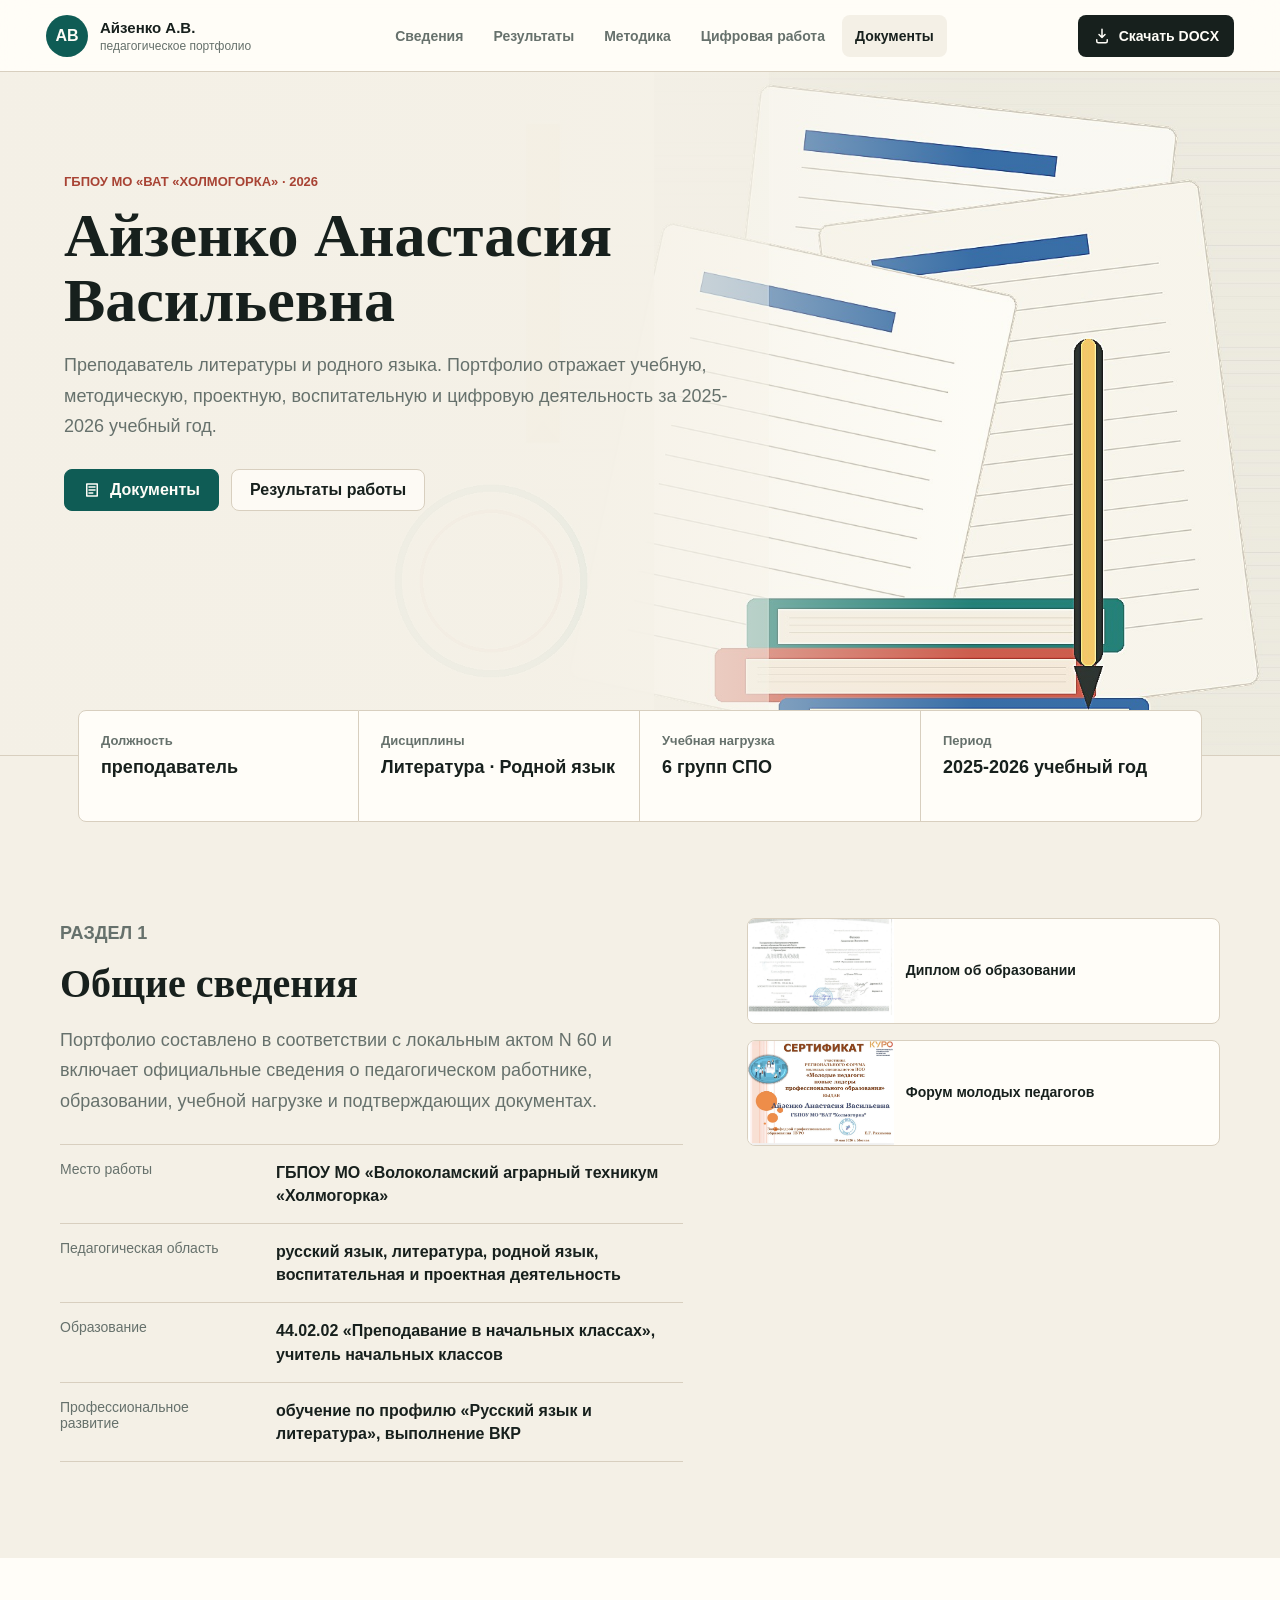
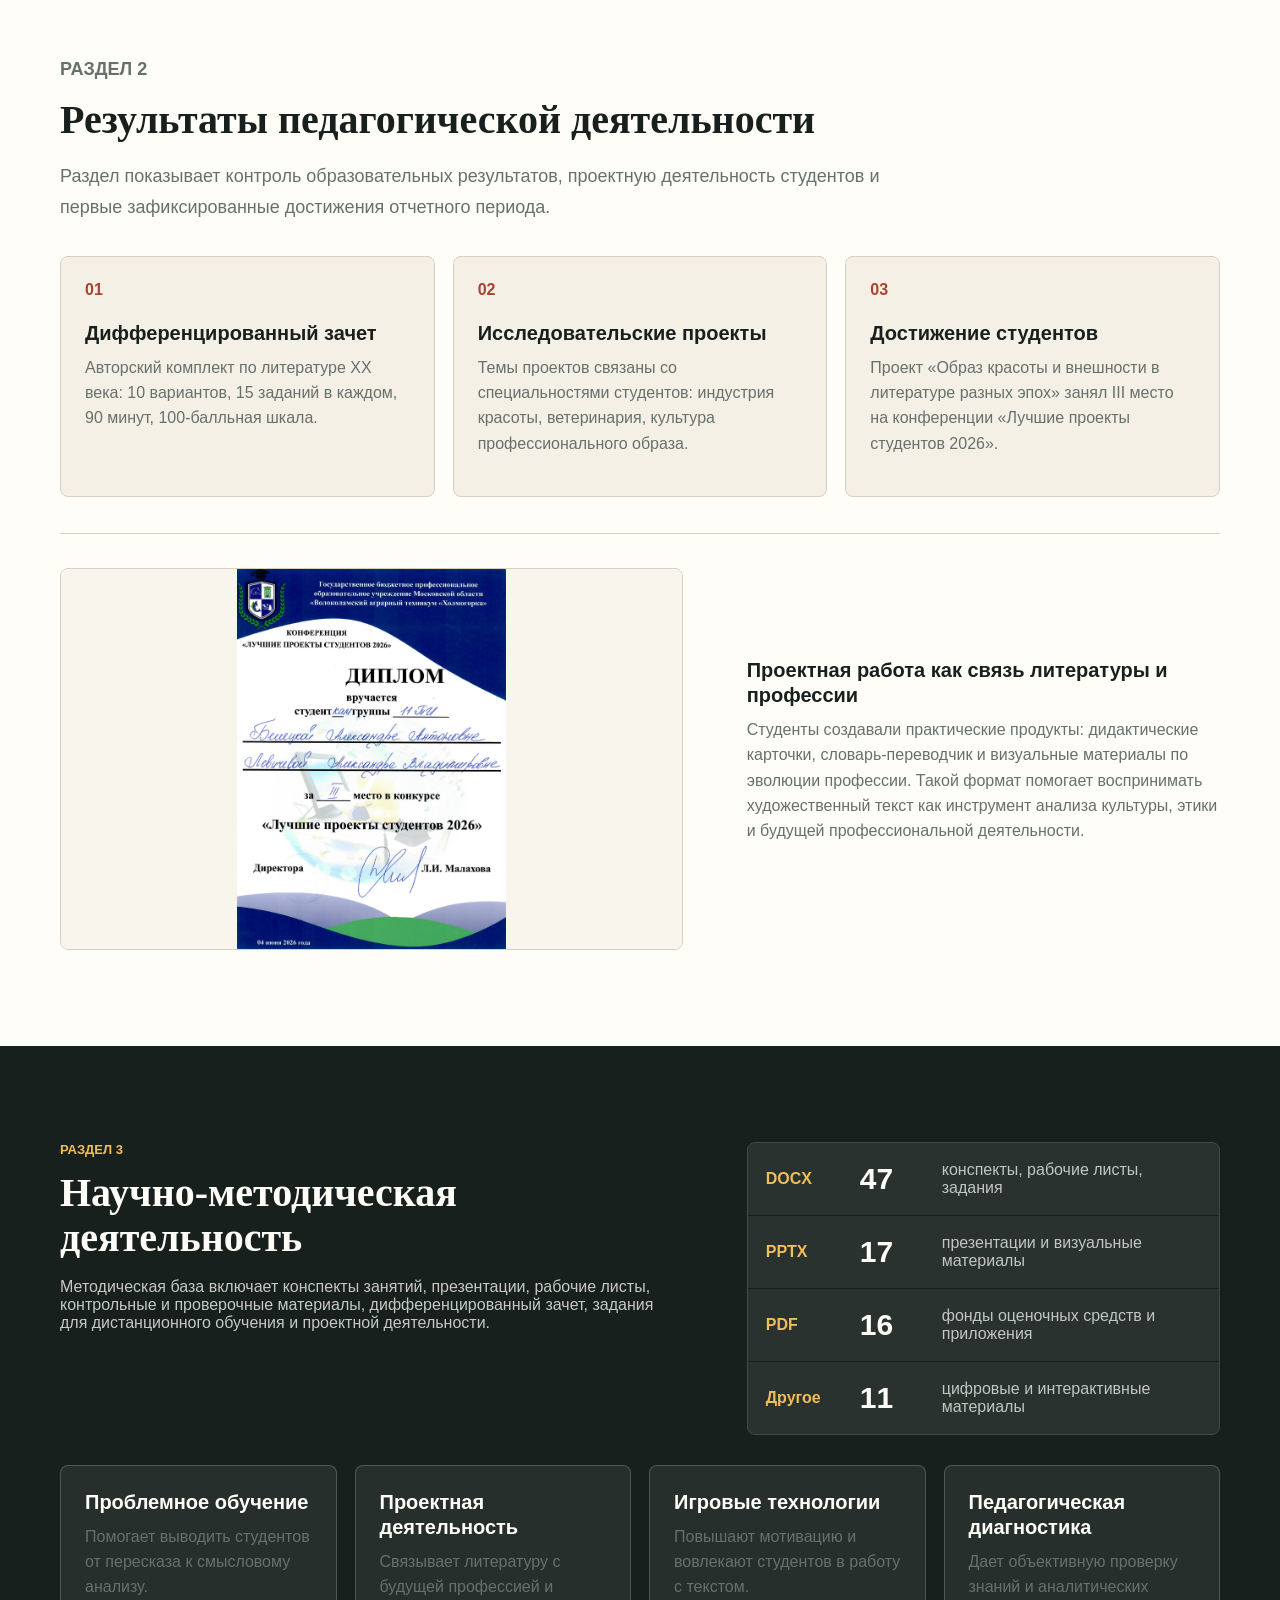
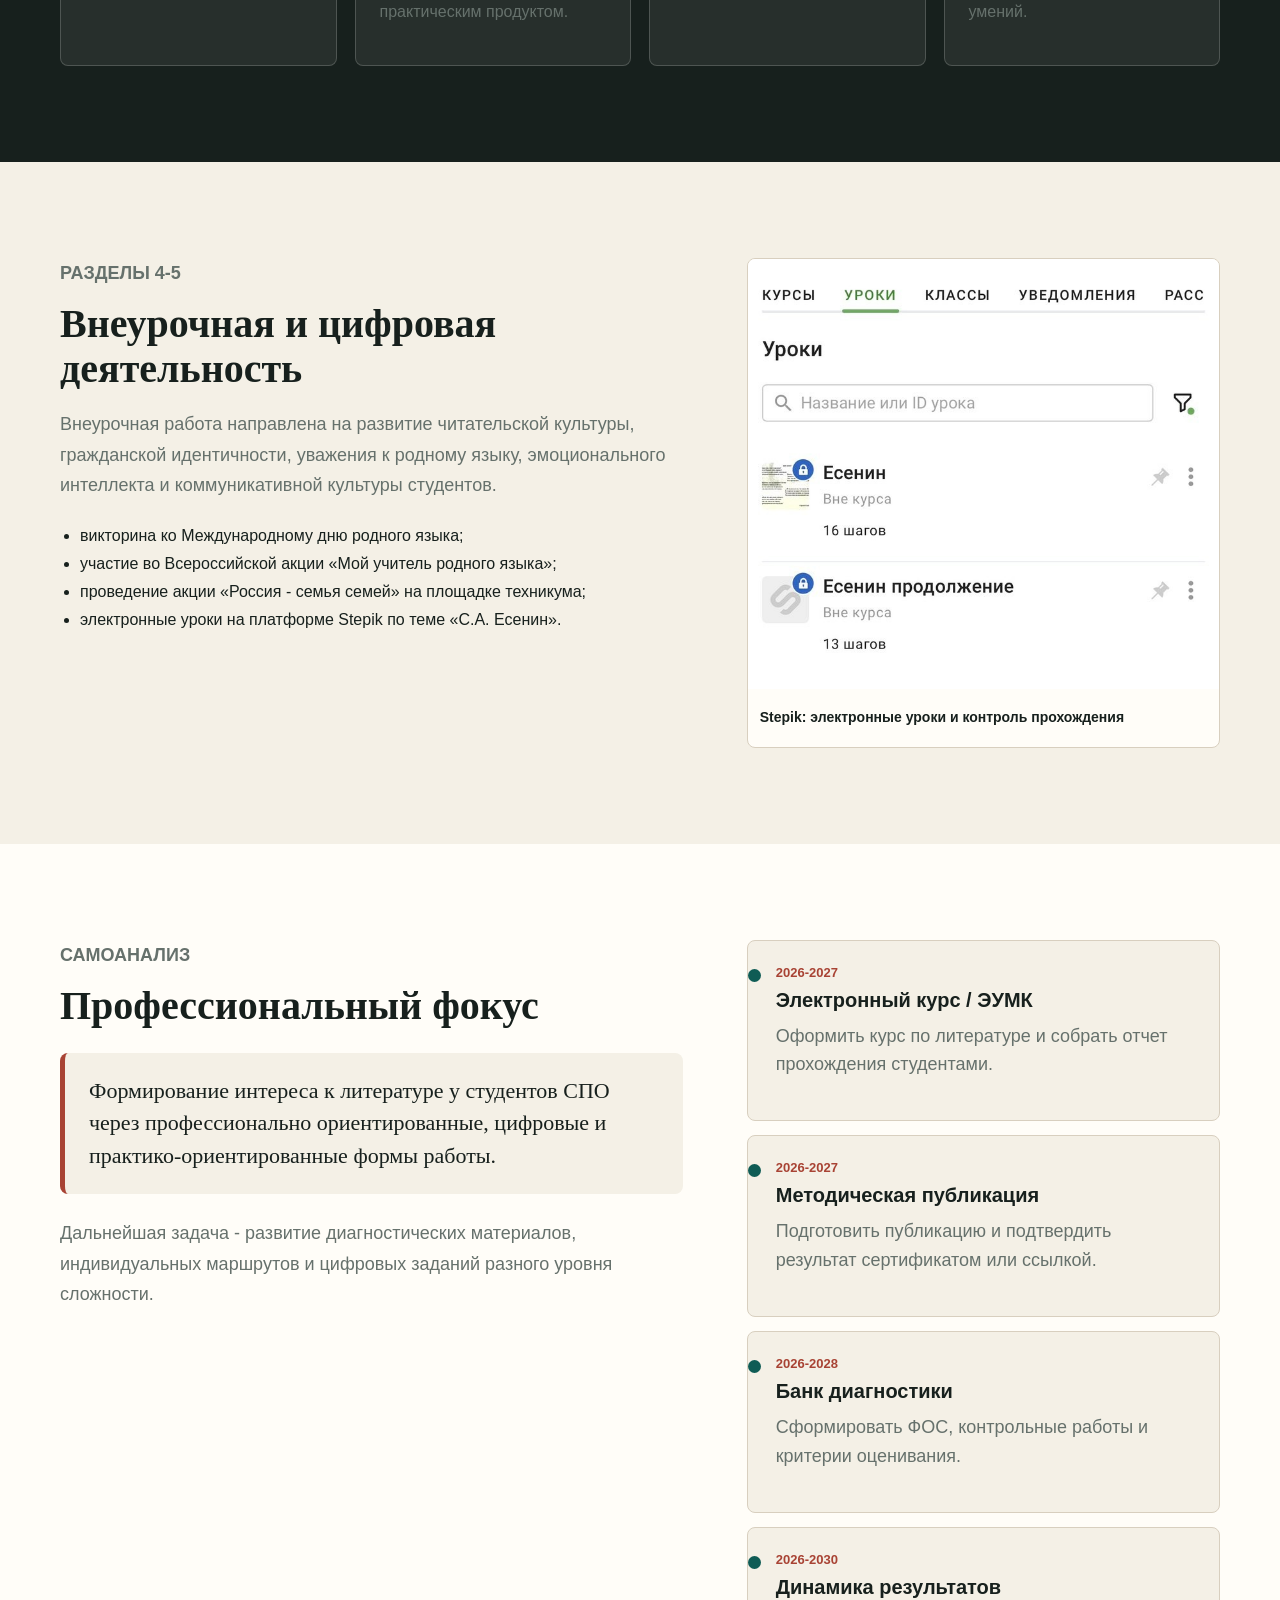
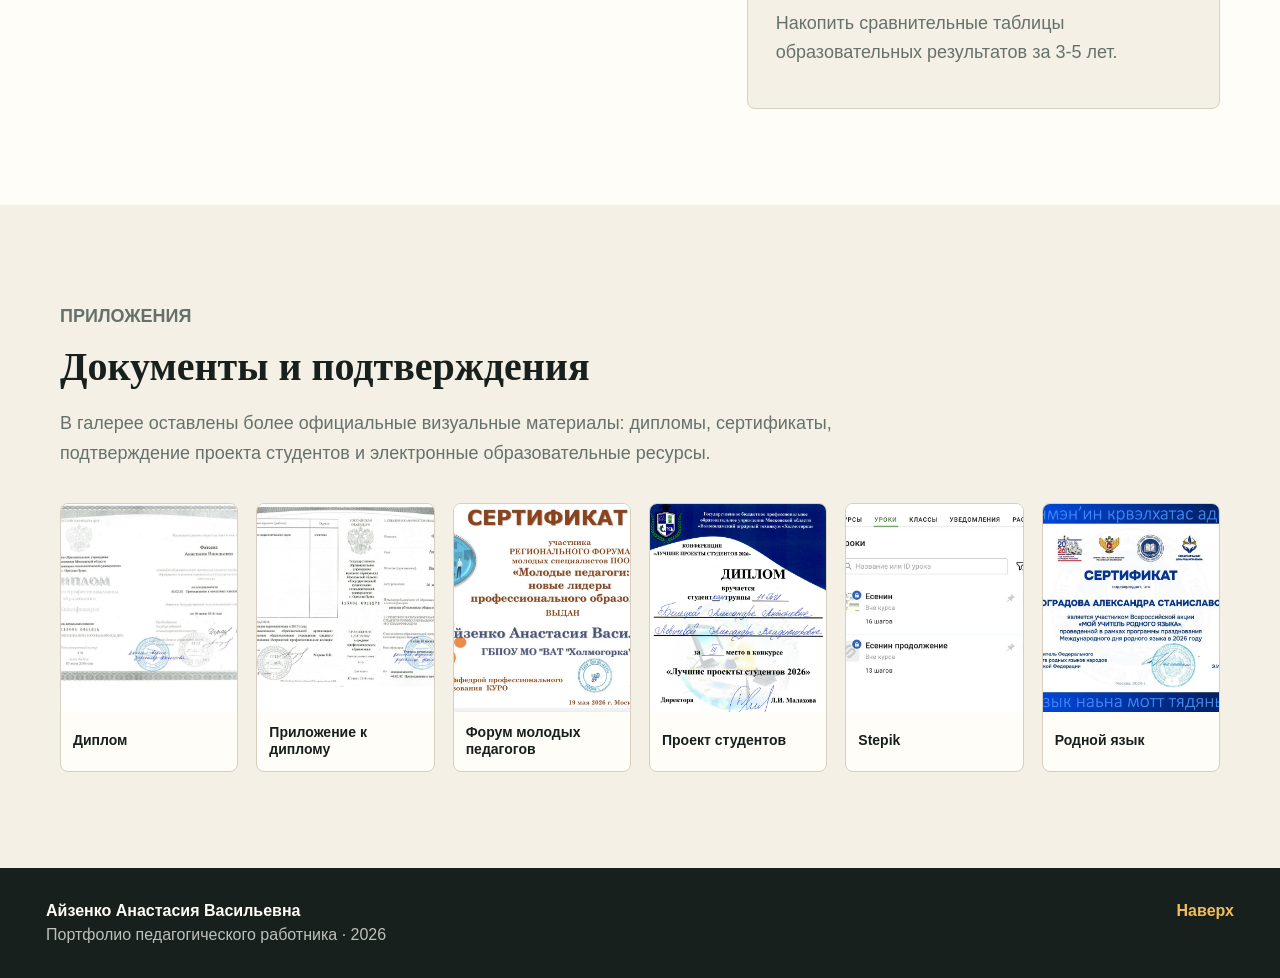
==== index.html @ 0eb68fd6 "Publish portfolio site" ====
<!doctype html>
<html lang="ru">
  <head>
    <meta charset="utf-8">
    <meta name="viewport" content="width=device-width, initial-scale=1">
    <meta name="description" content="Портфолио педагогического работника Айзенко Анастасии Васильевны, преподавателя литературы и родного языка ГБПОУ МО ВАТ Холмогорка.">
    <title>Портфолио | Айзенко Анастасия Васильевна</title>
    <link rel="icon" href="assets/favicon.svg" type="image/svg+xml">
    <link rel="stylesheet" href="styles.css">
  </head>
  <body>
    <header class="site-header">
      <a class="brand" href="#top" aria-label="К началу страницы">
        <span class="brand-mark">АВ</span>
        <span>
          <strong>Айзенко А.В.</strong>
          <small>педагогическое портфолио</small>
        </span>
      </a>
      <nav class="main-nav" aria-label="Основная навигация">
        <a href="#about">Сведения</a>
        <a href="#results">Результаты</a>
        <a href="#methods">Методика</a>
        <a href="#digital">Цифровая работа</a>
        <a href="#evidence">Документы</a>
      </nav>
      <a class="header-download" href="assets/portfolio-aizenko.docx" download>
        <svg viewBox="0 0 24 24" aria-hidden="true">
          <path d="M12 3v11m0 0 4-4m-4 4-4-4M5 17v2a2 2 0 0 0 2 2h10a2 2 0 0 0 2-2v-2"/>
        </svg>
        Скачать DOCX
      </a>
    </header>

    <main id="top">
      <section class="hero" aria-labelledby="heroTitle">
        <div class="hero-inner">
          <p class="eyebrow">ГБПОУ МО «ВАТ «Холмогорка» · 2026</p>
          <h1 id="heroTitle">Айзенко Анастасия Васильевна</h1>
          <p class="hero-lead">
            Преподаватель литературы и родного языка. Портфолио отражает учебную,
            методическую, проектную, воспитательную и цифровую деятельность за 2025-2026 учебный год.
          </p>
          <div class="hero-actions">
            <a class="primary-action" href="#evidence">
              <svg viewBox="0 0 24 24" aria-hidden="true">
                <path d="M5 4h14v16H5zM8 8h8M8 12h8M8 16h5"/>
              </svg>
              Документы
            </a>
            <a class="secondary-action" href="#results">Результаты работы</a>
          </div>
        </div>
      </section>

      <section class="summary-band" aria-label="Краткое содержание портфолио">
        <div class="summary-item">
          <span>Должность</span>
          <strong>преподаватель</strong>
        </div>
        <div class="summary-item">
          <span>Дисциплины</span>
          <strong>Литература · Родной язык</strong>
        </div>
        <div class="summary-item">
          <span>Учебная нагрузка</span>
          <strong>6 групп СПО</strong>
        </div>
        <div class="summary-item">
          <span>Период</span>
          <strong>2025-2026 учебный год</strong>
        </div>
      </section>

      <section id="about" class="section section-paper">
        <div class="section-inner about-layout">
          <div class="section-copy">
            <p class="section-kicker">Раздел 1</p>
            <h2>Общие сведения</h2>
            <p>
              Портфолио составлено в соответствии с локальным актом N 60 и включает
              официальные сведения о педагогическом работнике, образовании, учебной нагрузке
              и подтверждающих документах.
            </p>
            <div class="data-list">
              <div>
                <span>Место работы</span>
                <strong>ГБПОУ МО «Волоколамский аграрный техникум «Холмогорка»</strong>
              </div>
              <div>
                <span>Педагогическая область</span>
                <strong>русский язык, литература, родной язык, воспитательная и проектная деятельность</strong>
              </div>
              <div>
                <span>Образование</span>
                <strong>44.02.02 «Преподавание в начальных классах», учитель начальных классов</strong>
              </div>
              <div>
                <span>Профессиональное развитие</span>
                <strong>обучение по профилю «Русский язык и литература», выполнение ВКР</strong>
              </div>
            </div>
          </div>
          <aside class="document-stack" aria-label="Подтверждающие документы">
            <button class="doc-preview evidence-card" type="button" data-full="assets/education-diploma-main.jpg" data-title="Диплом о среднем профессиональном образовании">
              <img src="assets/education-diploma-main.jpg" alt="Диплом о среднем профессиональном образовании">
              <span>Диплом об образовании</span>
            </button>
            <button class="doc-preview evidence-card" type="button" data-full="assets/forum-certificate.jpg" data-title="Сертификат участника регионального форума">
              <img src="assets/forum-certificate.jpg" alt="Сертификат участника регионального форума молодых специалистов ПОО">
              <span>Форум молодых педагогов</span>
            </button>
          </aside>
        </div>
      </section>

      <section id="results" class="section section-white">
        <div class="section-inner">
          <div class="section-heading">
            <p class="section-kicker">Раздел 2</p>
            <h2>Результаты педагогической деятельности</h2>
            <p>
              Раздел показывает контроль образовательных результатов, проектную деятельность
              студентов и первые зафиксированные достижения отчетного периода.
            </p>
          </div>
          <div class="feature-grid">
            <article class="feature-card">
              <span class="feature-index">01</span>
              <h3>Дифференцированный зачет</h3>
              <p>
                Авторский комплект по литературе XX века: 10 вариантов, 15 заданий в каждом,
                90 минут, 100-балльная шкала.
              </p>
            </article>
            <article class="feature-card">
              <span class="feature-index">02</span>
              <h3>Исследовательские проекты</h3>
              <p>
                Темы проектов связаны со специальностями студентов: индустрия красоты,
                ветеринария, культура профессионального образа.
              </p>
            </article>
            <article class="feature-card">
              <span class="feature-index">03</span>
              <h3>Достижение студентов</h3>
              <p>
                Проект «Образ красоты и внешности в литературе разных эпох» занял III место
                на конференции «Лучшие проекты студентов 2026».
              </p>
            </article>
          </div>
          <div class="project-proof">
            <button class="proof-image evidence-card" type="button" data-full="assets/student-project-diploma.jpg" data-title="Диплом студентов за III место">
              <img src="assets/student-project-diploma.jpg" alt="Диплом студентов за III место на конференции Лучшие проекты студентов 2026">
            </button>
            <div>
              <h3>Проектная работа как связь литературы и профессии</h3>
              <p>
                Студенты создавали практические продукты: дидактические карточки,
                словарь-переводчик и визуальные материалы по эволюции профессии. Такой формат
                помогает воспринимать художественный текст как инструмент анализа культуры,
                этики и будущей профессиональной деятельности.
              </p>
            </div>
          </div>
        </div>
      </section>

      <section id="methods" class="section section-ink">
        <div class="section-inner methods-layout">
          <div>
            <p class="section-kicker">Раздел 3</p>
            <h2>Научно-методическая деятельность</h2>
            <p>
              Методическая база включает конспекты занятий, презентации, рабочие листы,
              контрольные и проверочные материалы, дифференцированный зачет, задания для
              дистанционного обучения и проектной деятельности.
            </p>
          </div>
          <div class="materials-table" aria-label="Методическая база по форматам">
            <div><span>DOCX</span><strong>47</strong><em>конспекты, рабочие листы, задания</em></div>
            <div><span>PPTX</span><strong>17</strong><em>презентации и визуальные материалы</em></div>
            <div><span>PDF</span><strong>16</strong><em>фонды оценочных средств и приложения</em></div>
            <div><span>Другое</span><strong>11</strong><em>цифровые и интерактивные материалы</em></div>
          </div>
        </div>
        <div class="section-inner method-notes">
          <article>
            <h3>Проблемное обучение</h3>
            <p>Помогает выводить студентов от пересказа к смысловому анализу.</p>
          </article>
          <article>
            <h3>Проектная деятельность</h3>
            <p>Связывает литературу с будущей профессией и практическим продуктом.</p>
          </article>
          <article>
            <h3>Игровые технологии</h3>
            <p>Повышают мотивацию и вовлекают студентов в работу с текстом.</p>
          </article>
          <article>
            <h3>Педагогическая диагностика</h3>
            <p>Дает объективную проверку знаний и аналитических умений.</p>
          </article>
        </div>
      </section>

      <section id="digital" class="section section-paper">
        <div class="section-inner digital-layout">
          <div class="section-copy">
            <p class="section-kicker">Разделы 4-5</p>
            <h2>Внеурочная и цифровая деятельность</h2>
            <p>
              Внеурочная работа направлена на развитие читательской культуры, гражданской
              идентичности, уважения к родному языку, эмоционального интеллекта и коммуникативной
              культуры студентов.
            </p>
            <ul class="clean-list">
              <li>викторина ко Международному дню родного языка;</li>
              <li>участие во Всероссийской акции «Мой учитель родного языка»;</li>
              <li>проведение акции «Россия - семья семей» на площадке техникума;</li>
              <li>электронные уроки на платформе Stepik по теме «С.А. Есенин».</li>
            </ul>
          </div>
          <button class="stepik-proof evidence-card" type="button" data-full="assets/stepik-lessons.jpg" data-title="Электронные уроки на Stepik">
            <img src="assets/stepik-lessons.jpg" alt="Скриншот электронных уроков на платформе Stepik">
            <span>Stepik: электронные уроки и контроль прохождения</span>
          </button>
        </div>
      </section>

      <section id="route" class="section section-white">
        <div class="section-inner route-layout">
          <div>
            <p class="section-kicker">Самоанализ</p>
            <h2>Профессиональный фокус</h2>
            <blockquote>
              Формирование интереса к литературе у студентов СПО через профессионально
              ориентированные, цифровые и практико-ориентированные формы работы.
            </blockquote>
            <p>
              Дальнейшая задача - развитие диагностических материалов, индивидуальных маршрутов
              и цифровых заданий разного уровня сложности.
            </p>
          </div>
          <div class="timeline">
            <article>
              <time>2026-2027</time>
              <h3>Электронный курс / ЭУМК</h3>
              <p>Оформить курс по литературе и собрать отчет прохождения студентами.</p>
            </article>
            <article>
              <time>2026-2027</time>
              <h3>Методическая публикация</h3>
              <p>Подготовить публикацию и подтвердить результат сертификатом или ссылкой.</p>
            </article>
            <article>
              <time>2026-2028</time>
              <h3>Банк диагностики</h3>
              <p>Сформировать ФОС, контрольные работы и критерии оценивания.</p>
            </article>
            <article>
              <time>2026-2030</time>
              <h3>Динамика результатов</h3>
              <p>Накопить сравнительные таблицы образовательных результатов за 3-5 лет.</p>
            </article>
          </div>
        </div>
      </section>

      <section id="evidence" class="section section-paper">
        <div class="section-inner">
          <div class="section-heading">
            <p class="section-kicker">Приложения</p>
            <h2>Документы и подтверждения</h2>
            <p>
              В галерее оставлены более официальные визуальные материалы: дипломы, сертификаты,
              подтверждение проекта студентов и электронные образовательные ресурсы.
            </p>
          </div>
          <div class="evidence-grid">
            <button class="evidence-card" type="button" data-full="assets/education-diploma-main.jpg" data-title="Диплом о среднем профессиональном образовании">
              <img src="assets/education-diploma-main.jpg" alt="Диплом о среднем профессиональном образовании">
              <span>Диплом</span>
            </button>
            <button class="evidence-card" type="button" data-full="assets/education-diploma-info.jpg" data-title="Приложение к диплому">
              <img src="assets/education-diploma-info.jpg" alt="Приложение к диплому">
              <span>Приложение к диплому</span>
            </button>
            <button class="evidence-card" type="button" data-full="assets/forum-certificate.jpg" data-title="Сертификат участника регионального форума">
              <img src="assets/forum-certificate.jpg" alt="Сертификат участника регионального форума">
              <span>Форум молодых педагогов</span>
            </button>
            <button class="evidence-card" type="button" data-full="assets/student-project-diploma.jpg" data-title="Диплом студентов за III место">
              <img src="assets/student-project-diploma.jpg" alt="Диплом студентов за III место">
              <span>Проект студентов</span>
            </button>
            <button class="evidence-card" type="button" data-full="assets/stepik-lessons.jpg" data-title="Электронные уроки на Stepik">
              <img src="assets/stepik-lessons.jpg" alt="Электронные уроки на Stepik">
              <span>Stepik</span>
            </button>
            <button class="evidence-card" type="button" data-full="assets/teacher-language-certificate.jpg" data-title="Сертификат акции Мой учитель родного языка">
              <img src="assets/teacher-language-certificate.jpg" alt="Сертификат акции Мой учитель родного языка">
              <span>Родной язык</span>
            </button>
          </div>
        </div>
      </section>
    </main>

    <footer class="site-footer">
      <div>
        <strong>Айзенко Анастасия Васильевна</strong>
        <span>Портфолио педагогического работника · 2026</span>
      </div>
      <a href="#top">Наверх</a>
    </footer>

    <div class="lightbox" id="lightbox" aria-hidden="true" role="dialog" aria-modal="true" aria-labelledby="lightboxTitle">
      <button class="lightbox-close" type="button" aria-label="Закрыть">×</button>
      <figure>
        <img alt="" id="lightboxImage">
        <figcaption id="lightboxTitle"></figcaption>
      </figure>
    </div>

    <script src="script.js"></script>
  </body>
</html>
---- styles.css ----
:root {
  --paper: #f4f0e6;
  --paper-deep: #e8dfcf;
  --white: #fffdf8;
  --ink: #17201d;
  --muted: #66716c;
  --line: #d8cfbf;
  --pine: #0f5c55;
  --blue: #235d93;
  --brick: #a84334;
  --ochre: #c9922c;
  --shadow: 0 22px 48px rgba(40, 34, 24, 0.13);
  --radius: 8px;
  --max: 1160px;
}

* {
  box-sizing: border-box;
}

html {
  scroll-behavior: smooth;
}

body {
  margin: 0;
  color: var(--ink);
  background: var(--paper);
  font-family: Arial, "Segoe UI", sans-serif;
  letter-spacing: 0;
}

img {
  display: block;
  max-width: 100%;
}

a {
  color: inherit;
  text-decoration: none;
}

button {
  font: inherit;
}

.site-header {
  position: sticky;
  top: 0;
  z-index: 20;
  display: grid;
  grid-template-columns: auto 1fr auto;
  gap: 22px;
  align-items: center;
  min-height: 72px;
  padding: 12px clamp(18px, 4vw, 46px);
  background: rgba(255, 253, 248, 0.94);
  border-bottom: 1px solid var(--line);
  backdrop-filter: blur(16px);
}

.brand {
  display: inline-flex;
  align-items: center;
  gap: 12px;
  min-width: 190px;
}

.brand-mark {
  display: grid;
  width: 42px;
  height: 42px;
  place-items: center;
  color: var(--white);
  background: var(--pine);
  border-radius: 50%;
  font-weight: 800;
}

.brand strong,
.brand small {
  display: block;
}

.brand strong {
  font-size: 15px;
}

.brand small {
  margin-top: 3px;
  color: var(--muted);
  font-size: 12px;
}

.main-nav {
  display: flex;
  justify-content: center;
  gap: 4px;
}

.main-nav a,
.header-download,
.primary-action,
.secondary-action {
  display: inline-flex;
  align-items: center;
  justify-content: center;
  min-height: 42px;
  border-radius: var(--radius);
  font-weight: 700;
}

.main-nav a {
  padding: 0 13px;
  color: var(--muted);
  font-size: 14px;
}

.main-nav a:hover,
.main-nav a.is-active {
  color: var(--ink);
  background: var(--paper);
}

.header-download {
  gap: 8px;
  padding: 0 15px;
  color: var(--white);
  background: var(--ink);
  font-size: 14px;
}

.header-download svg,
.primary-action svg {
  width: 18px;
  height: 18px;
  fill: none;
  stroke: currentColor;
  stroke-width: 2;
  stroke-linecap: round;
  stroke-linejoin: round;
}

.hero {
  min-height: 76svh;
  padding: clamp(64px, 8vw, 104px) clamp(18px, 5vw, 70px);
  background:
    linear-gradient(90deg, rgba(244, 240, 230, 0.98) 0%, rgba(244, 240, 230, 0.86) 42%, rgba(244, 240, 230, 0.1) 76%),
    url("assets/hero-literature.jpg") center / cover no-repeat;
  border-bottom: 1px solid var(--line);
}

.hero-inner {
  max-width: var(--max);
  margin: 0 auto;
}

.eyebrow,
.section-kicker {
  margin: 0 0 14px;
  color: var(--brick);
  font-size: 13px;
  font-weight: 800;
  text-transform: uppercase;
}

h1,
h2,
h3,
p {
  margin-top: 0;
}

h1,
h2 {
  font-family: Georgia, "Times New Roman", serif;
}

h1 {
  max-width: 720px;
  margin-bottom: 18px;
  font-size: 62px;
  line-height: 1.04;
}

h2 {
  margin-bottom: 18px;
  font-size: 40px;
  line-height: 1.12;
}

h3 {
  margin-bottom: 9px;
  font-size: 20px;
  line-height: 1.25;
}

.hero-lead,
.section-heading p,
.section-copy p,
.route-layout p {
  color: var(--muted);
  font-size: 18px;
  line-height: 1.68;
}

.hero-lead {
  max-width: 680px;
  margin-bottom: 28px;
}

.hero-actions {
  display: flex;
  flex-wrap: wrap;
  gap: 12px;
}

.primary-action,
.secondary-action {
  gap: 9px;
  padding: 0 18px;
  border: 1px solid var(--line);
}

.primary-action {
  color: var(--white);
  background: var(--pine);
  border-color: var(--pine);
}

.secondary-action {
  color: var(--ink);
  background: rgba(255, 253, 248, 0.82);
}

.summary-band {
  display: grid;
  grid-template-columns: repeat(4, minmax(0, 1fr));
  max-width: var(--max);
  margin: -46px auto 0;
  padding: 0 clamp(18px, 4vw, 0px);
  position: relative;
  z-index: 2;
}

.summary-item {
  min-height: 112px;
  padding: 22px;
  background: var(--white);
  border: 1px solid var(--line);
}

.summary-item + .summary-item {
  border-left: 0;
}

.summary-item:first-child {
  border-radius: var(--radius) 0 0 var(--radius);
}

.summary-item:last-child {
  border-radius: 0 var(--radius) var(--radius) 0;
}

.summary-item span {
  display: block;
  margin-bottom: 8px;
  color: var(--muted);
  font-size: 13px;
  font-weight: 700;
}

.summary-item strong {
  font-size: 18px;
  line-height: 1.32;
}

.section {
  padding: clamp(60px, 8vw, 96px) clamp(18px, 4vw, 46px);
}

.section-inner {
  max-width: var(--max);
  margin: 0 auto;
}

.section-paper {
  background: var(--paper);
}

.section-white {
  background: var(--white);
}

.section-ink {
  color: var(--white);
  background: var(--ink);
}

.section-ink .section-kicker {
  color: #f1bd59;
}

.section-ink p {
  color: rgba(255, 253, 248, 0.76);
}

.section-heading {
  max-width: 820px;
  margin-bottom: 34px;
}

.about-layout,
.digital-layout,
.route-layout,
.methods-layout,
.project-proof {
  display: grid;
  grid-template-columns: minmax(0, 1fr) minmax(330px, 0.76fr);
  gap: clamp(28px, 5vw, 68px);
  align-items: start;
}

.data-list {
  margin-top: 28px;
  border-top: 1px solid var(--line);
}

.data-list div {
  display: grid;
  grid-template-columns: 190px 1fr;
  gap: 26px;
  padding: 16px 0;
  border-bottom: 1px solid var(--line);
}

.data-list span {
  color: var(--muted);
  font-size: 14px;
}

.data-list strong {
  line-height: 1.45;
}

.document-stack {
  display: grid;
  gap: 16px;
}

.doc-preview {
  grid-template-columns: 146px 1fr;
  align-items: center;
  text-align: left;
}

.doc-preview img {
  width: 146px;
  height: 104px;
  object-fit: cover;
  object-position: center;
}

.doc-preview span {
  min-height: 0;
  padding: 16px;
}

.feature-grid,
.method-notes,
.evidence-grid {
  display: grid;
  grid-template-columns: repeat(3, minmax(0, 1fr));
  gap: 18px;
}

.feature-card,
.method-notes article,
.timeline article {
  padding: 24px;
  background: var(--paper);
  border: 1px solid var(--line);
  border-radius: var(--radius);
}

.feature-index {
  display: inline-block;
  margin-bottom: 22px;
  color: var(--brick);
  font-weight: 800;
}

.feature-card p,
.project-proof p,
.method-notes p,
.timeline p {
  color: var(--muted);
  line-height: 1.58;
}

.project-proof {
  align-items: center;
  margin-top: 36px;
  padding-top: 34px;
  border-top: 1px solid var(--line);
}

.proof-image {
  padding: 0;
}

.proof-image img {
  width: 100%;
  max-height: 380px;
  object-fit: contain;
  background: #f8f5ec;
}

.materials-table {
  display: grid;
  gap: 1px;
  overflow: hidden;
  border: 1px solid rgba(255, 253, 248, 0.18);
  border-radius: var(--radius);
}

.materials-table div {
  display: grid;
  grid-template-columns: 78px 66px 1fr;
  gap: 16px;
  align-items: center;
  padding: 18px;
  background: rgba(255, 253, 248, 0.08);
}

.materials-table span {
  color: #f1bd59;
  font-weight: 800;
}

.materials-table strong {
  font-size: 30px;
}

.materials-table em {
  color: rgba(255, 253, 248, 0.72);
  font-style: normal;
}

.method-notes {
  grid-template-columns: repeat(4, minmax(0, 1fr));
  margin-top: 30px;
}

.method-notes article {
  background: rgba(255, 253, 248, 0.07);
  border-color: rgba(255, 253, 248, 0.18);
}

.method-notes h3 {
  color: var(--white);
}

.clean-list {
  margin: 22px 0 0;
  padding-left: 20px;
  color: var(--ink);
  line-height: 1.75;
}

.stepik-proof {
  align-self: start;
  padding: 0;
  text-align: left;
}

.stepik-proof img {
  width: 100%;
  max-height: 430px;
  object-fit: cover;
  object-position: top center;
}

blockquote {
  margin: 24px 0;
  padding: 22px 24px;
  background: var(--paper);
  border-left: 5px solid var(--brick);
  border-radius: var(--radius);
  font-family: Georgia, "Times New Roman", serif;
  font-size: 22px;
  line-height: 1.48;
}

.timeline {
  display: grid;
  gap: 14px;
}

.timeline article {
  position: relative;
  padding-left: 28px;
}

.timeline article::before {
  content: "";
  position: absolute;
  top: 28px;
  left: 0;
  width: 13px;
  height: 13px;
  background: var(--pine);
  border-radius: 50%;
}

.timeline time {
  display: block;
  margin-bottom: 8px;
  color: var(--brick);
  font-size: 13px;
  font-weight: 800;
}

.evidence-grid {
  grid-template-columns: repeat(6, minmax(0, 1fr));
}

.evidence-card {
  display: grid;
  min-width: 0;
  padding: 0;
  cursor: pointer;
  overflow: hidden;
  color: var(--ink);
  background: var(--white);
  border: 1px solid var(--line);
  border-radius: var(--radius);
  text-align: left;
  transition: transform 160ms ease, box-shadow 160ms ease;
}

.evidence-card:hover,
.evidence-card:focus-visible {
  transform: translateY(-2px);
  box-shadow: var(--shadow);
  outline: none;
}

.evidence-grid .evidence-card img {
  width: 100%;
  aspect-ratio: 1 / 1.18;
  object-fit: cover;
  object-position: top center;
  background: #f8f5ec;
}

.evidence-card span {
  display: flex;
  align-items: center;
  min-height: 58px;
  padding: 12px;
  font-size: 14px;
  font-weight: 800;
  line-height: 1.25;
}

.site-footer {
  display: flex;
  justify-content: space-between;
  gap: 24px;
  padding: 34px clamp(18px, 4vw, 46px);
  color: var(--white);
  background: var(--ink);
}

.site-footer div {
  display: grid;
  gap: 6px;
}

.site-footer span {
  color: rgba(255, 253, 248, 0.72);
}

.site-footer a {
  color: #f1bd59;
  font-weight: 800;
}

.lightbox {
  position: fixed;
  inset: 0;
  z-index: 50;
  display: grid;
  place-items: center;
  padding: 24px;
  pointer-events: none;
  opacity: 0;
  background: rgba(13, 17, 16, 0.86);
  transition: opacity 160ms ease;
}

.lightbox[aria-hidden="false"] {
  pointer-events: auto;
  opacity: 1;
}

.lightbox figure {
  width: min(1040px, 94vw);
  max-height: 88vh;
  margin: 0;
}

.lightbox img {
  width: 100%;
  max-height: calc(88vh - 58px);
  object-fit: contain;
  background: var(--white);
  border-radius: var(--radius);
}

.lightbox figcaption {
  margin-top: 12px;
  color: var(--white);
  font-weight: 800;
  text-align: center;
}

.lightbox-close {
  position: fixed;
  top: 18px;
  right: 18px;
  display: grid;
  width: 44px;
  height: 44px;
  place-items: center;
  cursor: pointer;
  color: var(--white);
  background: rgba(255, 255, 255, 0.12);
  border: 1px solid rgba(255, 255, 255, 0.26);
  border-radius: 50%;
  font-size: 32px;
  line-height: 1;
}

body.has-lightbox {
  overflow: hidden;
}

@media (max-width: 1040px) {
  .site-header {
    grid-template-columns: 1fr auto;
  }

  .main-nav {
    grid-column: 1 / -1;
    justify-content: flex-start;
    overflow-x: auto;
    padding-bottom: 3px;
  }

  .summary-band,
  .feature-grid,
  .method-notes {
    grid-template-columns: repeat(2, minmax(0, 1fr));
  }

  .about-layout,
  .digital-layout,
  .route-layout,
  .methods-layout,
  .project-proof {
    grid-template-columns: 1fr;
  }

  .evidence-grid {
    grid-template-columns: repeat(3, minmax(0, 1fr));
  }
}

@media (max-width: 680px) {
  .site-header {
    grid-template-columns: 1fr auto;
    gap: 12px;
    min-height: 66px;
    position: static;
  }

  .brand {
    min-width: 0;
  }

  .brand small {
    display: none;
  }

  .main-nav {
    display: none;
  }

  .header-download {
    min-height: 38px;
    padding: 0 12px;
    font-size: 13px;
  }

  .hero {
    min-height: 72svh;
    padding-top: 52px;
    background:
      linear-gradient(180deg, rgba(244, 240, 230, 0.98) 0%, rgba(244, 240, 230, 0.92) 58%, rgba(244, 240, 230, 0.55) 100%),
      url("assets/hero-literature.jpg") center bottom / cover no-repeat;
  }

  h1 {
    font-size: 42px;
  }

  h2 {
    font-size: 31px;
  }

  .hero-lead,
  .section-heading p,
  .section-copy p,
  .route-layout p {
    font-size: 16px;
  }

  .summary-band,
  .feature-grid,
  .method-notes,
  .evidence-grid {
    grid-template-columns: 1fr;
  }

  .summary-band {
    margin-top: 0;
    padding: 0;
  }

  .summary-item,
  .summary-item:first-child,
  .summary-item:last-child {
    border-radius: 0;
  }

  .summary-item + .summary-item {
    border-left: 1px solid var(--line);
    border-top: 0;
  }

  .data-list div,
  .materials-table div,
  .doc-preview {
    grid-template-columns: 1fr;
  }

  .doc-preview img {
    width: 100%;
    height: 180px;
  }

  .project-proof {
    margin-top: 24px;
  }

  blockquote {
    font-size: 19px;
  }

  .site-footer {
    display: grid;
  }
}

@media (prefers-reduced-motion: reduce) {
  html {
    scroll-behavior: auto;
  }

  *,
  *::before,
  *::after {
    transition-duration: 0.001ms !important;
    animation-duration: 0.001ms !important;
  }
}
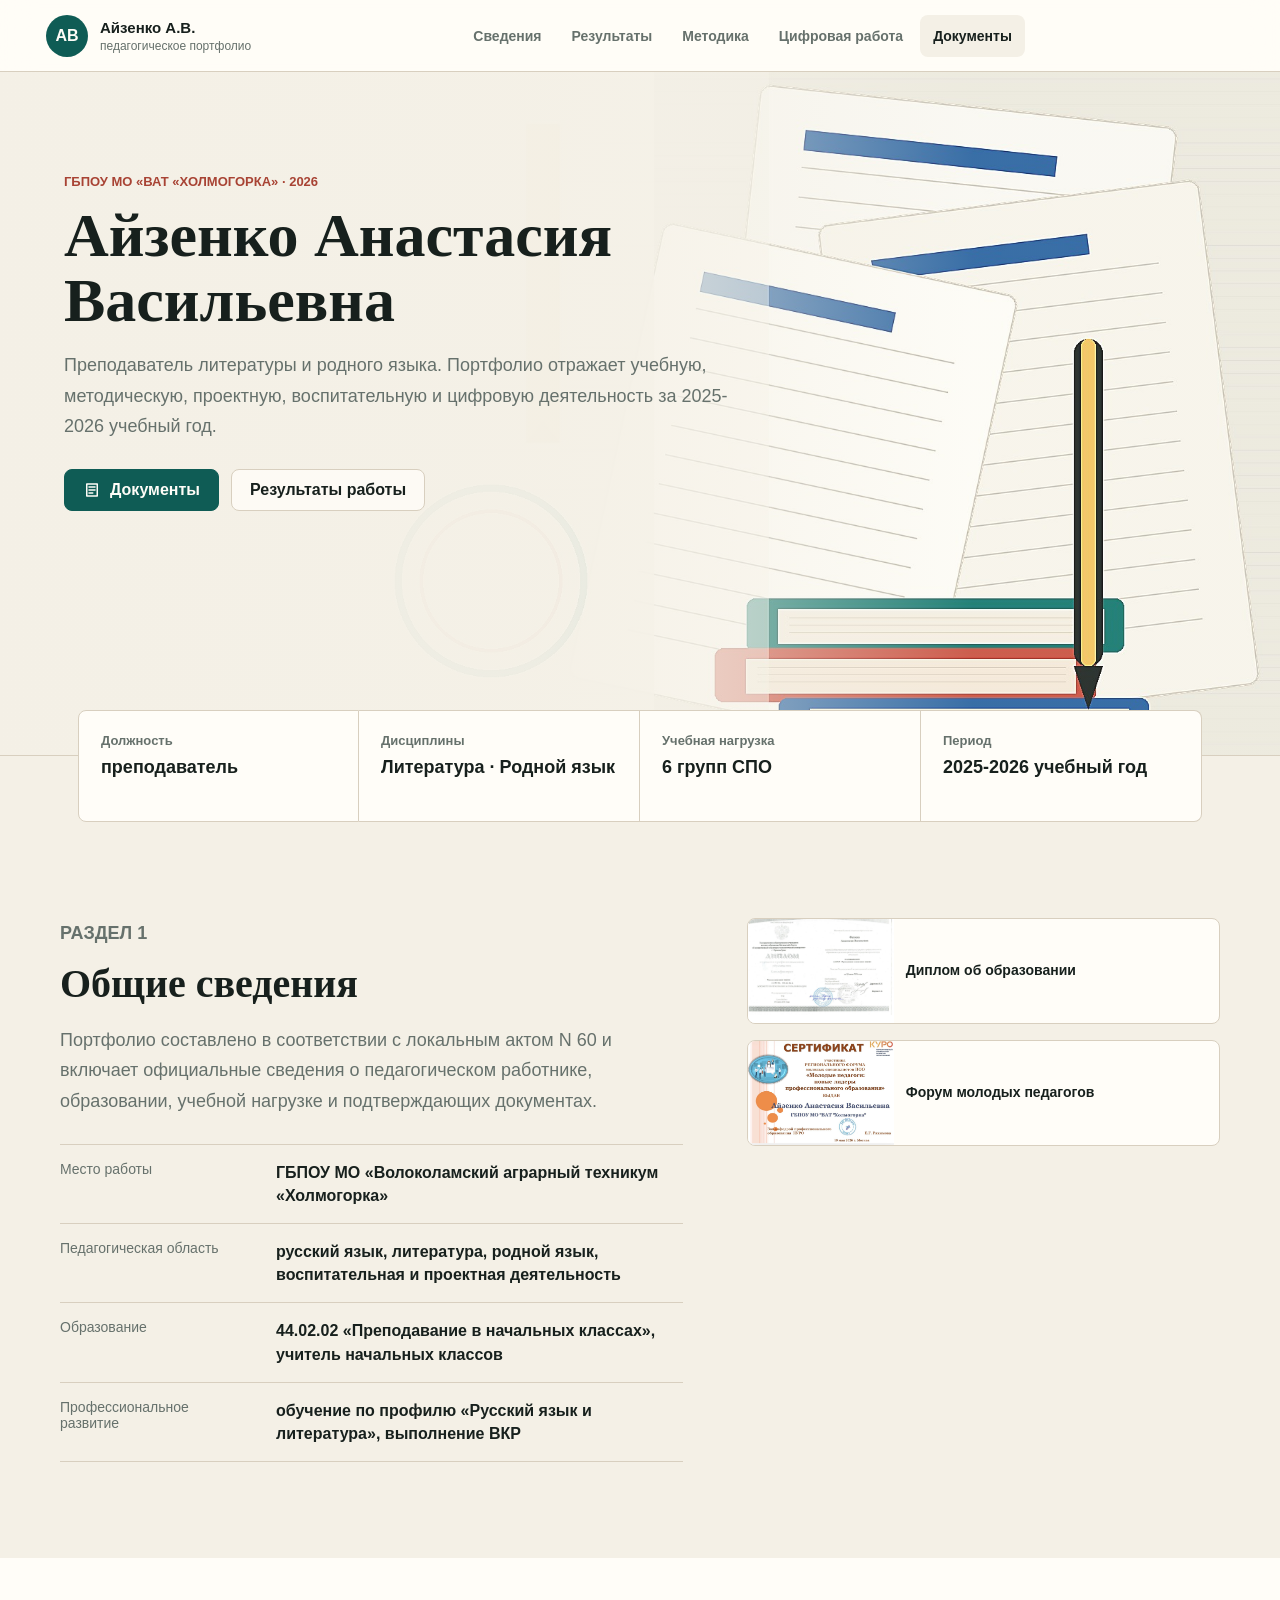
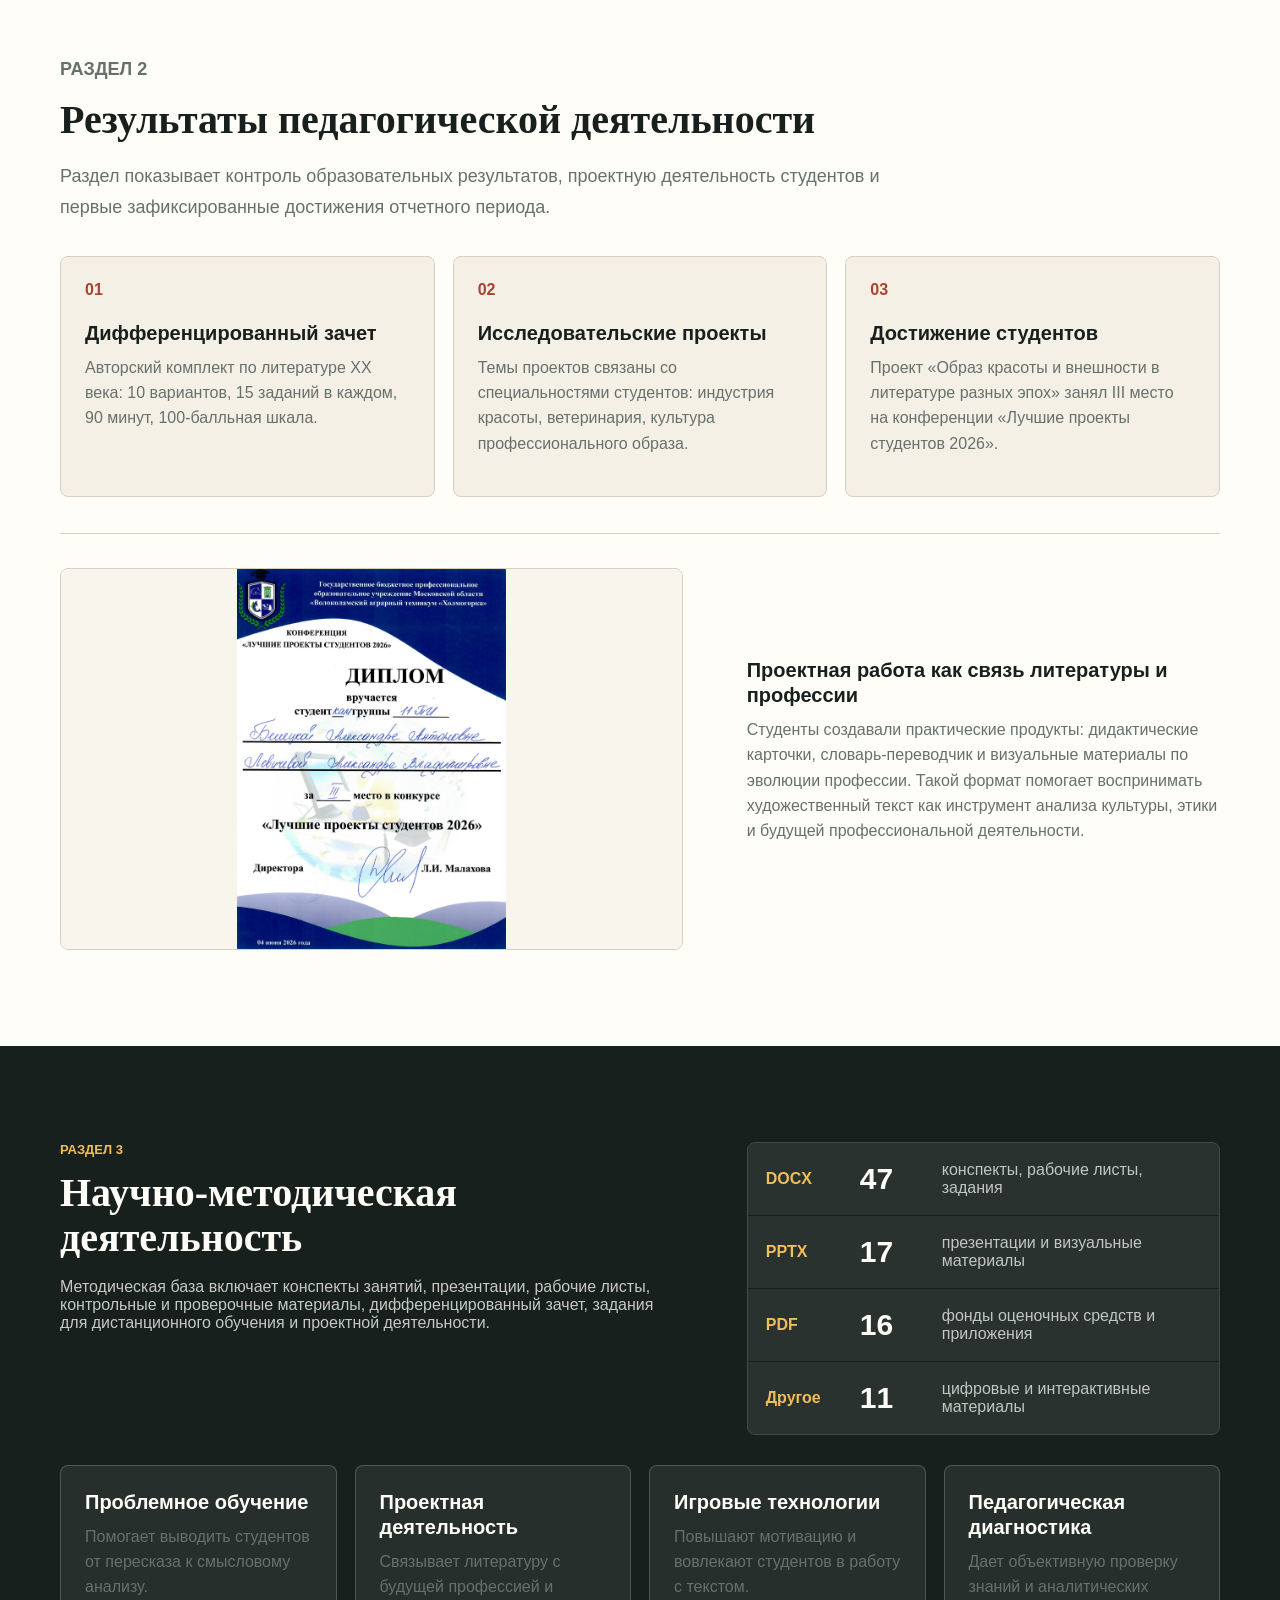
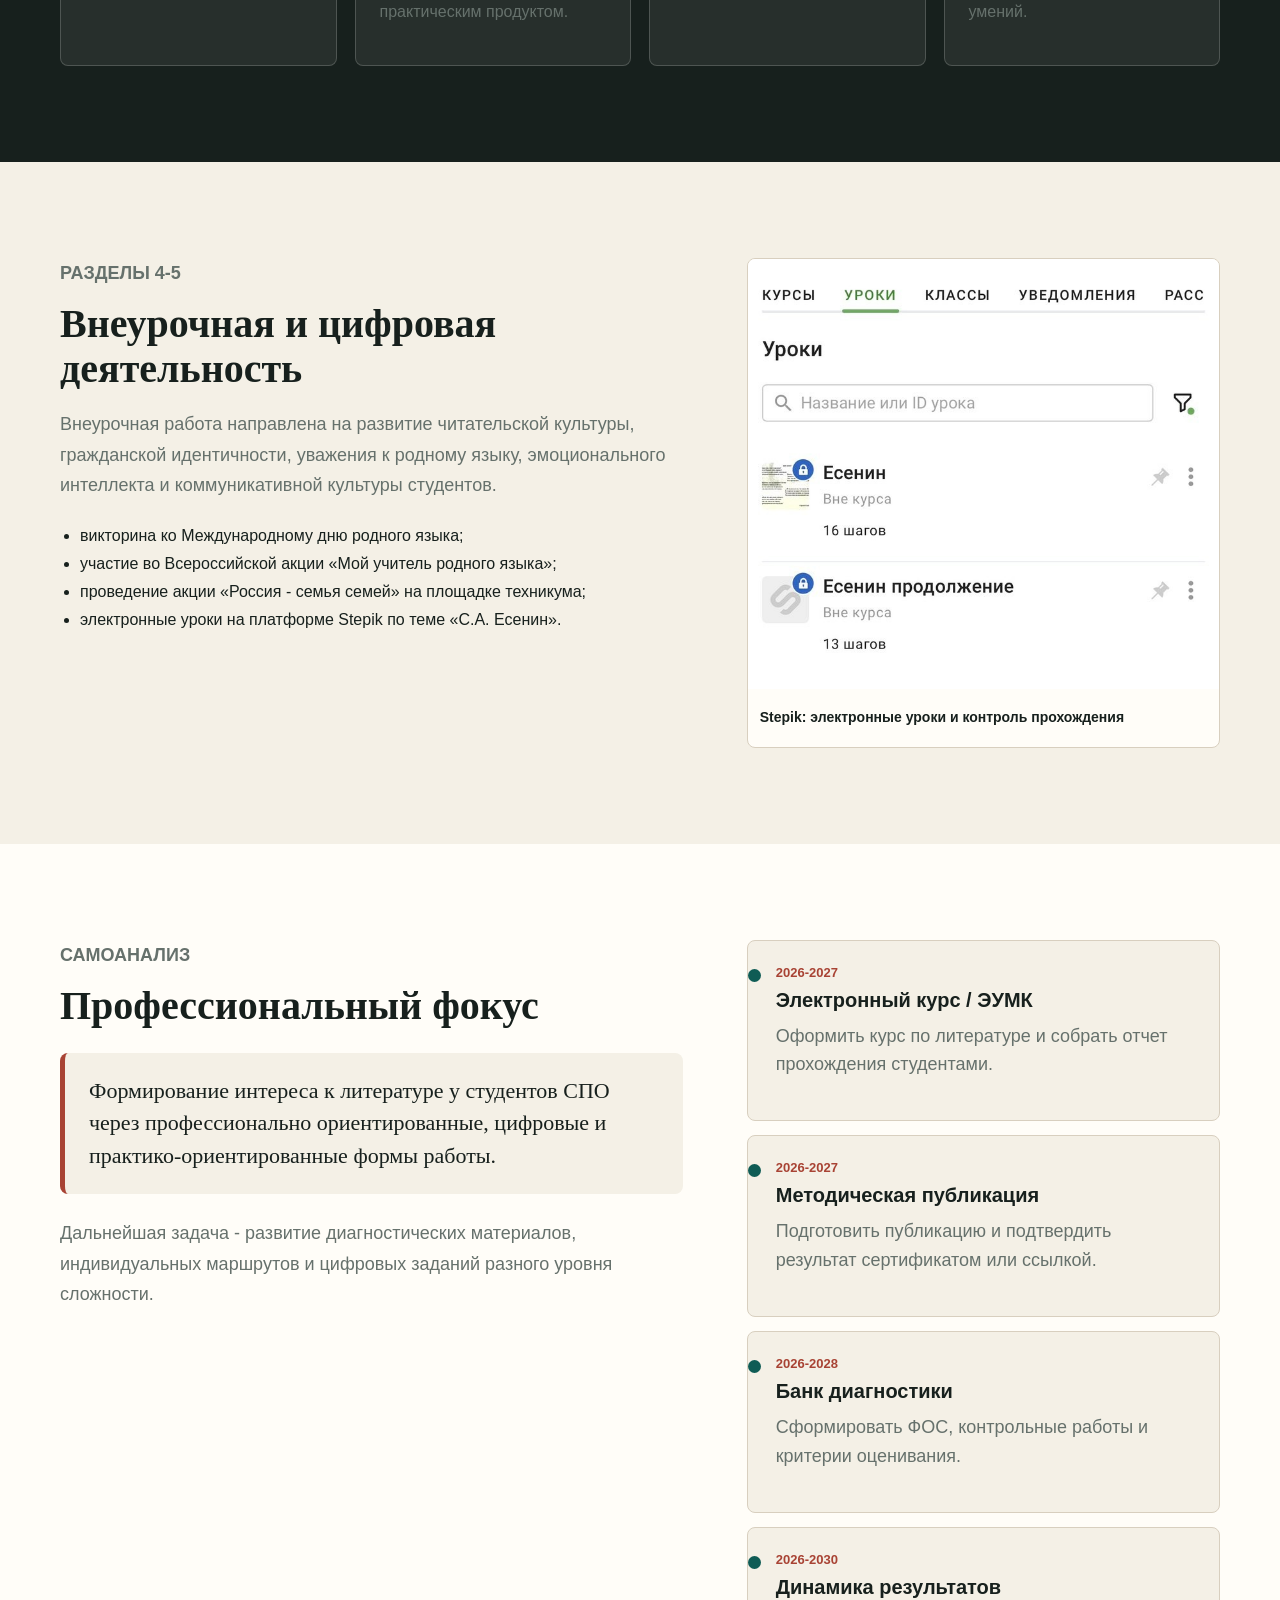
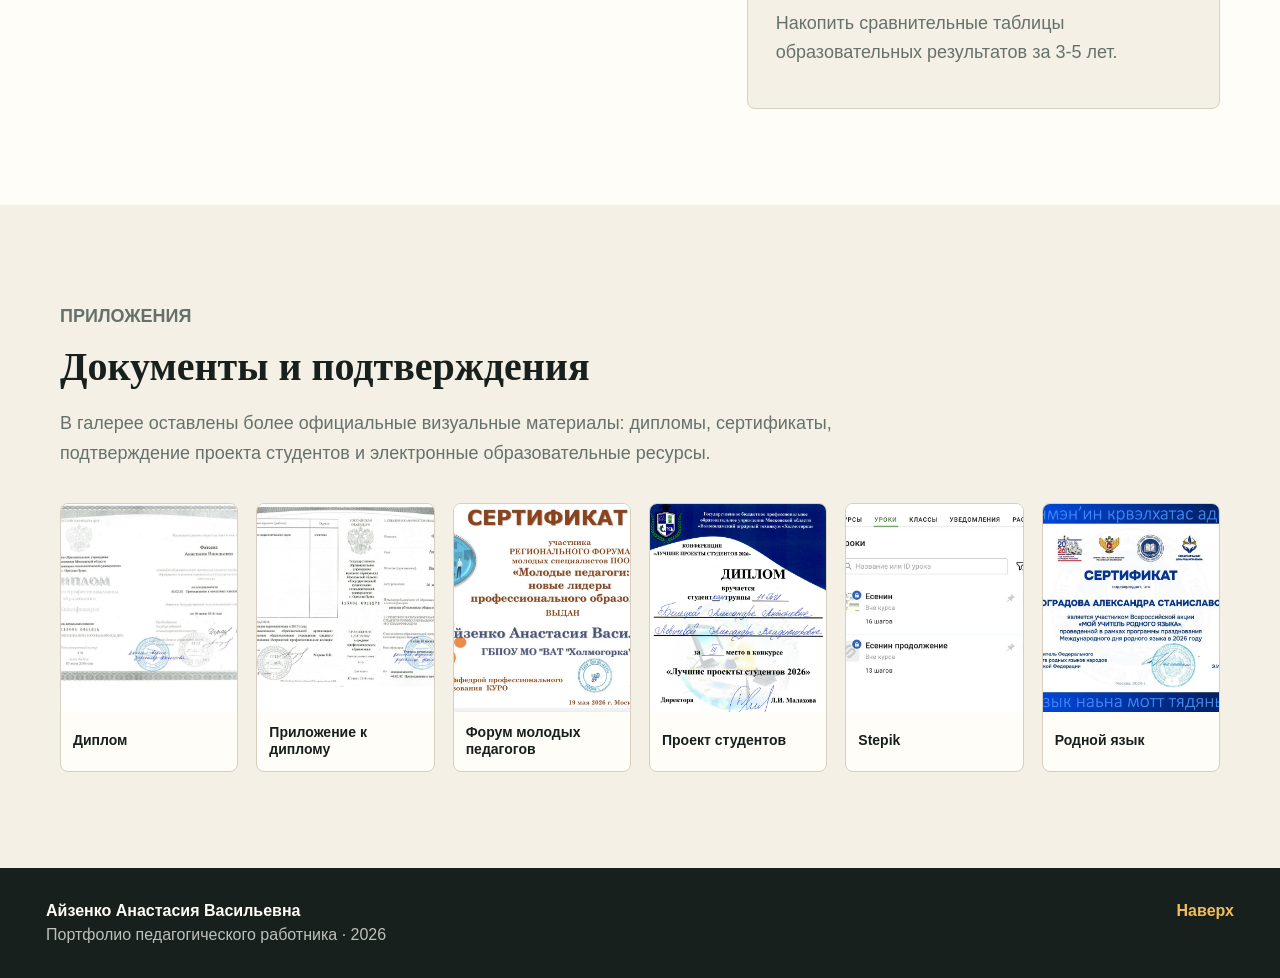
==== commit 68c3ead6: "Remove DOCX download button" ====
--- a/index.html
+++ b/index.html
@@ -24,12 +24,6 @@
         <a href="#digital">Цифровая работа</a>
         <a href="#evidence">Документы</a>
       </nav>
-      <a class="header-download" href="assets/portfolio-aizenko.docx" download>
-        <svg viewBox="0 0 24 24" aria-hidden="true">
-          <path d="M12 3v11m0 0 4-4m-4 4-4-4M5 17v2a2 2 0 0 0 2 2h10a2 2 0 0 0 2-2v-2"/>
-        </svg>
-        Скачать DOCX
-      </a>
     </header>
 
     <main id="top">
--- a/styles.css
+++ b/styles.css
@@ -99,7 +99,6 @@
 }
 
 .main-nav a,
-.header-download,
 .primary-action,
 .secondary-action {
   display: inline-flex;
@@ -122,15 +121,6 @@
   background: var(--paper);
 }
 
-.header-download {
-  gap: 8px;
-  padding: 0 15px;
-  color: var(--white);
-  background: var(--ink);
-  font-size: 14px;
-}
-
-.header-download svg,
 .primary-action svg {
   width: 18px;
   height: 18px;
@@ -698,12 +688,6 @@
     display: none;
   }
 
-  .header-download {
-    min-height: 38px;
-    padding: 0 12px;
-    font-size: 13px;
-  }
-
   .hero {
     min-height: 72svh;
     padding-top: 52px;
